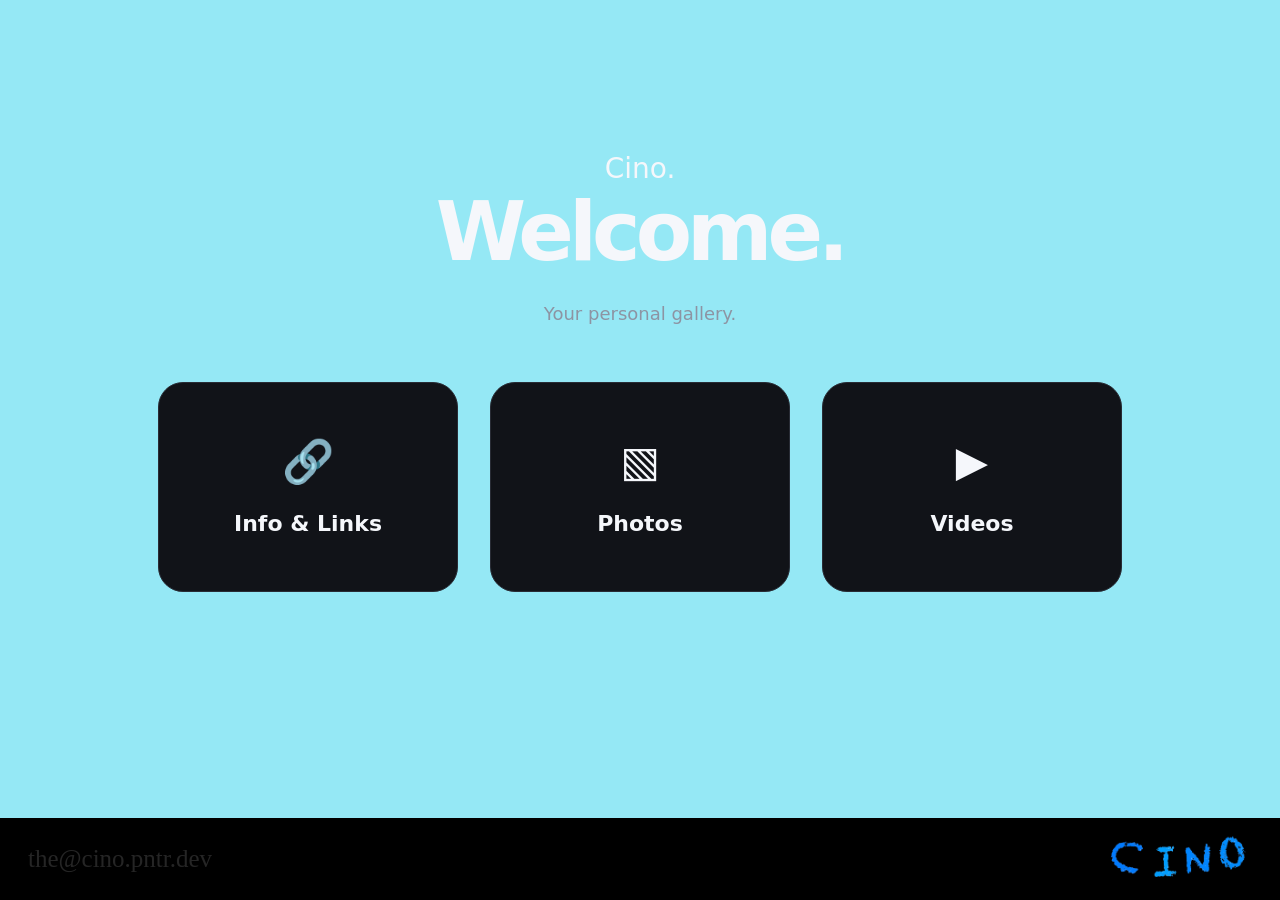
==== home/index.html @ 5b0b3534 "Change background color of index.html" ====
<!DOCTYPE html>
<html lang="en">

<head>
<meta charset="UTF-8">
<meta name="viewport" content="width=device-width, initial-scale=1.0">

<title>Cino. — Home</title>

<style>

* {
    box-sizing: border-box;
}

html,
body {
    margin: 0;
    width: 100%;
    min-height: 100%;
    background: #95e8f5;
}

body {
    min-height: 100vh;

    color: #f5f7fb;

    font-family:
        system-ui,
        -apple-system,
        BlinkMacSystemFont,
        "Segoe UI",
        sans-serif;

    display: flex;
    flex-direction: column;

    overflow-x: hidden;
}


/* =========================
   MAIN
========================= */

main {
    flex: 1;

    display: flex;
    flex-direction: column;

    align-items: center;

    padding-top: 155px;
    padding-bottom: 110px;
}


/* =========================
   HERO
========================= */

.hero {
    text-align: center;
}

.brand {
    font-size: 28px;
    font-weight: 400;

    line-height: 1;

    margin-bottom: 10px;
}

.hero h1 {
    margin: 0;

    font-size: clamp(60px, 7vw, 82px);

    line-height: 0.95;

    letter-spacing: -5px;

    font-weight: 800;
}

.hero p {
    margin: 32px 0 0;

    color: #8d94a3;

    font-size: 18px;
}


/* =========================
   CHOICES
========================= */

.choices {
    display: flex;

    justify-content: center;

    gap: 32px;

    width: 100%;

    margin-top: 58px;

    padding: 0 30px;
}

.choice {
    width: 300px;
    height: 210px;

    display: flex;

    flex-direction: column;

    align-items: center;
    justify-content: center;

    gap: 25px;

    background: #111318;

    border: 1px solid #292c35;

    border-radius: 25px;

    color: #f5f7fb;

    text-decoration: none;

    transition:
        transform 0.2s ease,
        background 0.2s ease,
        border-color 0.2s ease;
}

.choice:hover {
    transform: translateY(-5px);

    background: #171922;

    border-color: #3a3e4a;
}


/* =========================
   ICONS
========================= */

.icon {
    display: flex;

    align-items: center;
    justify-content: center;

    height: 48px;

    font-size: 42px;

    line-height: 1;
}

.choice-name {
    font-size: 22px;

    font-weight: 700;
}


/* =========================
   FIXED FOOTER
========================= */

footer {
    position: fixed;

    left: 0;
    bottom: 0;

    width: 100%;
    height: 82px;

    display: flex;

    align-items: center;
    justify-content: space-between;

    padding: 0 28px;

    background: #000;

    z-index: 100;
}

.email {
    color: #252525;

    font-family:
        Georgia,
        "Times New Roman",
        serif;

    font-size: 25px;

    user-select: none;
}


/* =========================
   LOGO IMAGE
========================= */

.cino-logo {
    width: 150px;
    height: auto;

    object-fit: contain;

    user-select: none;

    display: block;
}


/* =========================
   TABLET / MOBILE
========================= */

@media (max-width: 950px) {

    main {
        padding-top: 100px;
        padding-bottom: 100px;
    }

    .choices {
        flex-direction: column;

        align-items: center;

        gap: 18px;
    }

    .choice {
        width: min(500px, 100%);
        height: 150px;
    }

    footer {
        height: 70px;

        padding: 0 18px;
    }

    .email {
        font-size: 17px;
    }

    .cino-logo {
        width: 120px;
    }
}


/* =========================
   SMALL PHONES
========================= */

@media (max-width: 500px) {

    main {
        padding-top: 75px;
        padding-bottom: 90px;
    }

    .hero h1 {
        font-size: 58px;

        letter-spacing: -4px;
    }

    .brand {
        font-size: 24px;
    }

    .hero p {
        margin-top: 24px;

        font-size: 16px;
    }

    .choices {
        margin-top: 45px;

        padding: 0 18px;
    }

    .choice {
        height: 130px;

        border-radius: 20px;

        gap: 15px;
    }

    .icon {
        font-size: 36px;
    }

    .choice-name {
        font-size: 19px;
    }

    footer {
        height: 65px;

        padding: 0 14px;
    }

    .email {
        font-size: 14px;
    }

    .cino-logo {
        width: 100px;
    }
}

</style>
</head>


<body>

<main>

    <section class="hero">

        <div class="brand">
            Cino.
        </div>

        <h1>
            Welcome.
        </h1>

        <p>
            Your personal gallery.
        </p>

    </section>


    <section class="choices">

        <a
            class="choice"
            href="../gallery/info-copyandpaste/"
        >
            <span class="icon">🔗</span>

            <span class="choice-name">
                Info &amp; Links
            </span>
        </a>


        <a
            class="choice"
            href="../gallery/photos/"
        >
            <span class="icon">▧</span>

            <span class="choice-name">
                Photos
            </span>
        </a>


        <a
            class="choice"
            href="../gallery/videos/"
        >
            <span class="icon">▶</span>

            <span class="choice-name">
                Videos
            </span>
        </a>

    </section>

</main>


<footer>

    <div class="email">
        the@cino.pntr.dev
    </div>

    <img
        class="cino-logo"
        src="../Assets/cino-logo.png"
        alt="Cino"
    >

</footer>


</body>
</html>
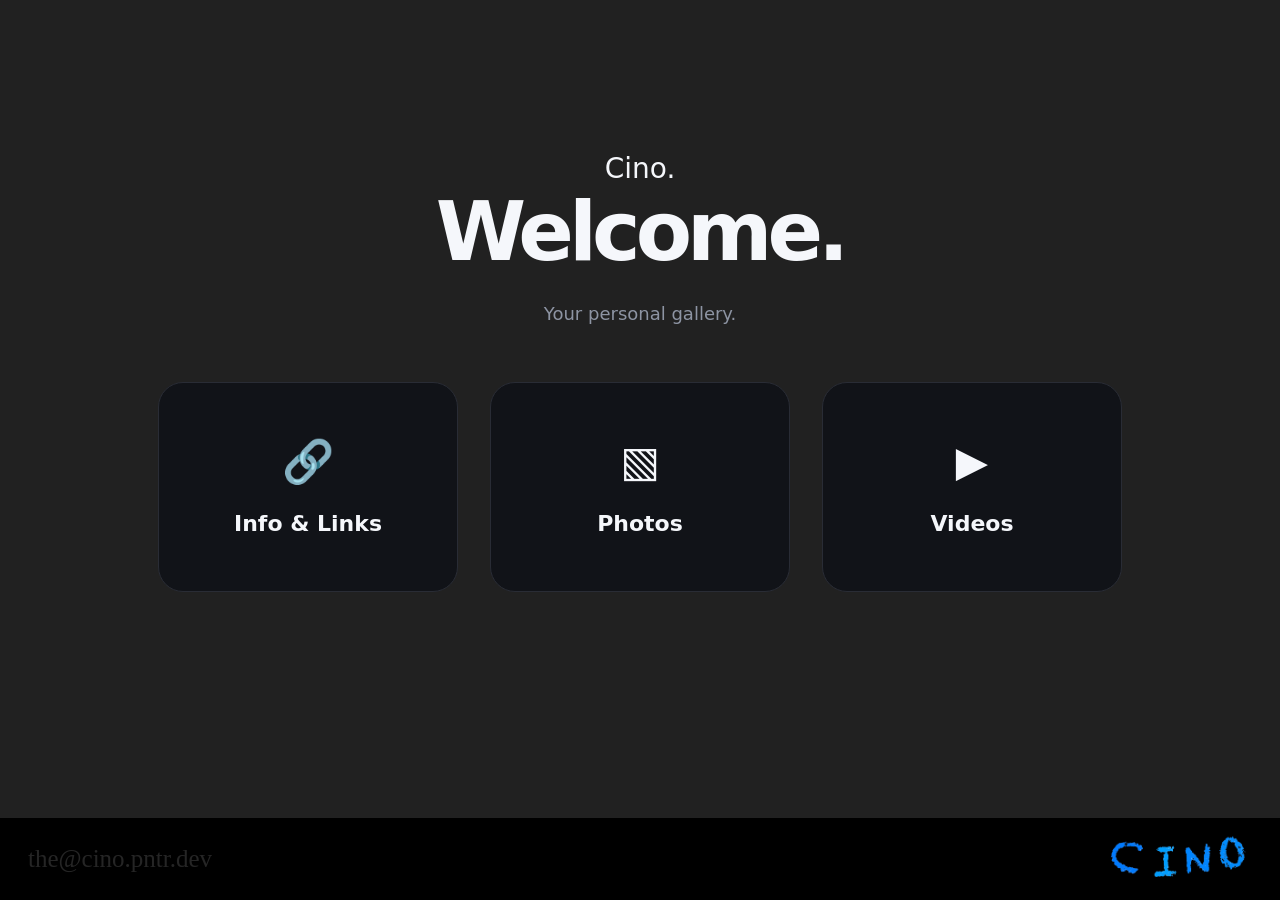
==== commit 917ce0c2: "Change background color from light to dark" ====
--- a/home/index.html
+++ b/home/index.html
@@ -18,7 +18,7 @@
     margin: 0;
     width: 100%;
     min-height: 100%;
-    background: #95e8f5;
+    background: #212121;
 }
 
 body {
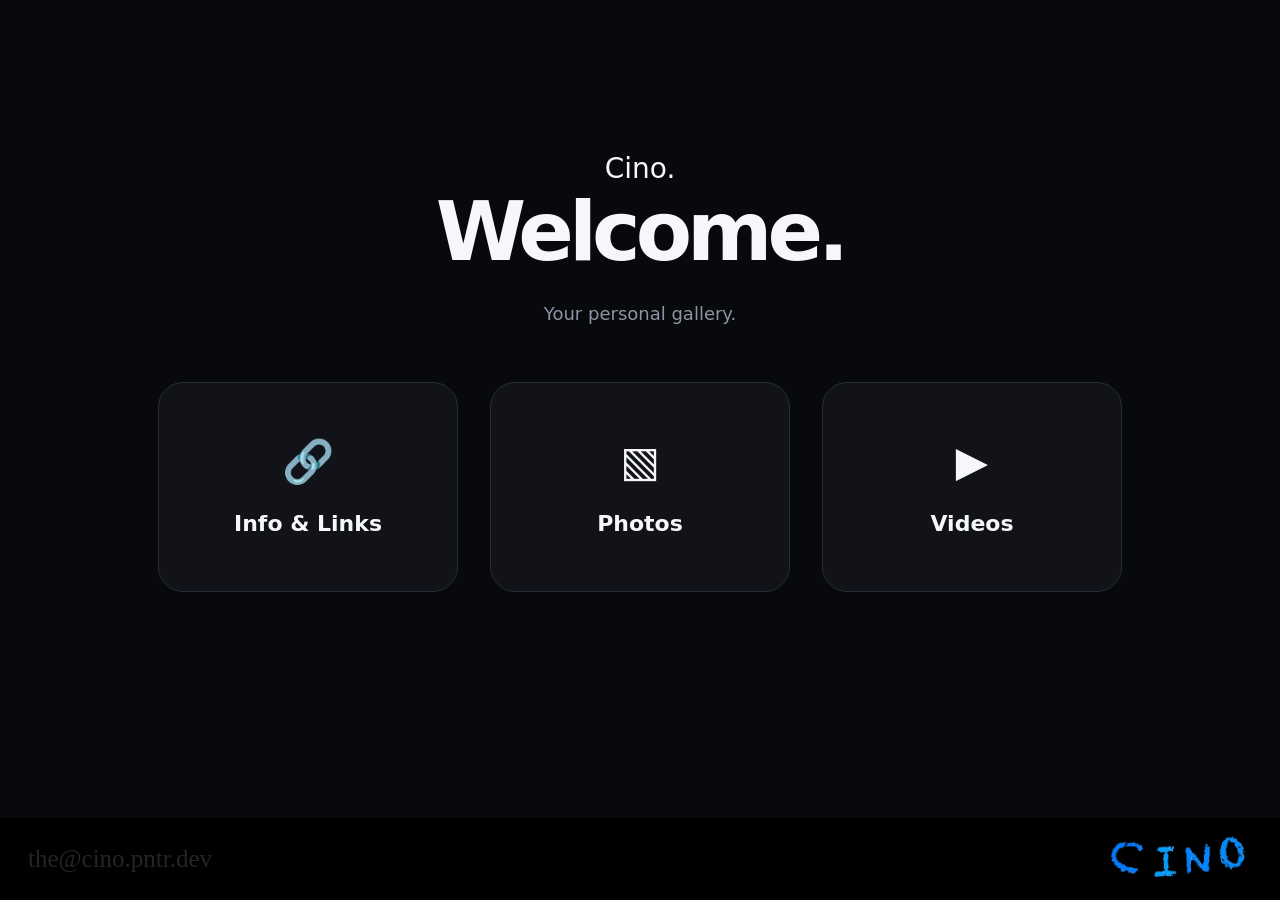
==== commit 3170070a: "Change background color of body to #08090c" ====
--- a/home/index.html
+++ b/home/index.html
@@ -18,7 +18,7 @@
     margin: 0;
     width: 100%;
     min-height: 100%;
-    background: #212121;
+    background: #08090c;
 }
 
 body {
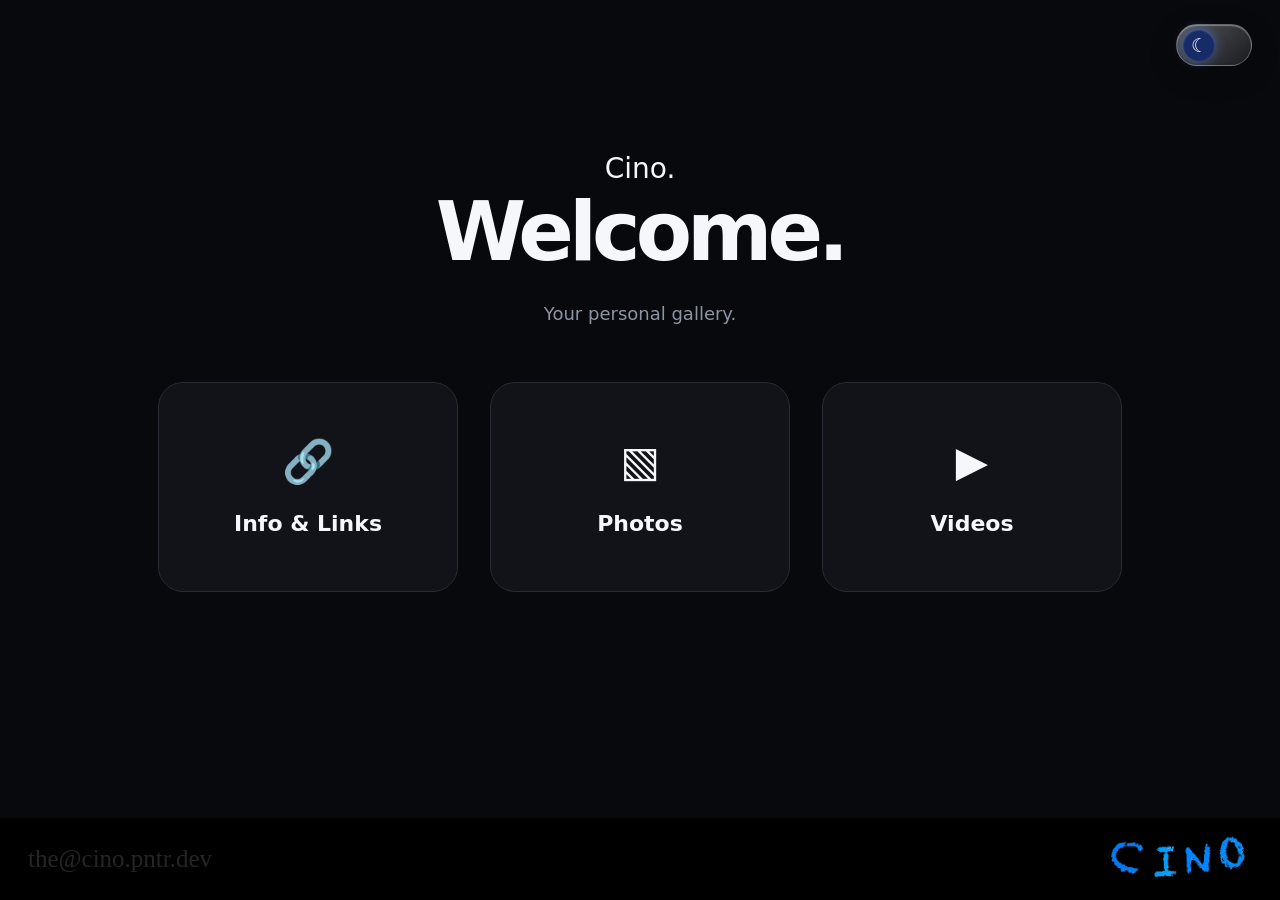
==== commit 3d48bc31: "Implement theme switcher with CSS variable support Refactor CSS variables for dark and light themes," ====
--- a/home/index.html
+++ b/home/index.html
@@ -11,6 +11,14 @@
 
 * {
     box-sizing: border-box;
+}
+
+:root {
+    --bg: #08090c;
+    --text: #f5f7fb;
+    --muted: #8d94a3;
+    --card: #111318;
+    --border: #292c35;
 }
 
 html,
@@ -18,13 +26,14 @@
     margin: 0;
     width: 100%;
     min-height: 100%;
-    background: #08090c;
+
+    background: var(--bg);
 }
 
 body {
     min-height: 100vh;
 
-    color: #f5f7fb;
+    color: var(--text);
 
     font-family:
         system-ui,
@@ -37,6 +46,146 @@
     flex-direction: column;
 
     overflow-x: hidden;
+
+    transition:
+        background 0.45s ease,
+        color 0.45s ease;
+}
+
+
+/* =========================
+   LIGHT MODE
+========================= */
+
+body.light {
+    --bg: #f1f2f5;
+    --text: #111216;
+    --muted: #686d78;
+    --card: rgba(255, 255, 255, 0.62);
+    --border: rgba(0, 0, 0, 0.12);
+}
+
+
+/* =========================
+   LIQUID GLASS THEME SWITCH
+========================= */
+
+.theme-toggle {
+    position: fixed;
+
+    top: 24px;
+    right: 28px;
+
+    width: 76px;
+    height: 42px;
+
+    padding: 0;
+
+    border: 1px solid rgba(255, 255, 255, 0.28);
+    border-radius: 999px;
+
+    background:
+        linear-gradient(
+            135deg,
+            rgba(255,255,255,0.32),
+            rgba(255,255,255,0.08)
+        );
+
+    backdrop-filter: blur(22px) saturate(180%);
+    -webkit-backdrop-filter: blur(22px) saturate(180%);
+
+    box-shadow:
+        inset 0 1px 1px rgba(255,255,255,0.35),
+        inset 0 -1px 2px rgba(0,0,0,0.12),
+        0 8px 30px rgba(0,0,0,0.18);
+
+    cursor: pointer;
+
+    display: flex;
+    align-items: center;
+    justify-content: center;
+
+    z-index: 9999;
+
+    transition:
+        transform 0.25s ease,
+        background 0.35s ease,
+        box-shadow 0.35s ease;
+}
+
+.theme-toggle:hover {
+    transform: scale(1.06);
+}
+
+.theme-toggle:active {
+    transform: scale(0.94);
+}
+
+.theme-icon {
+    width: 32px;
+    height: 32px;
+
+    display: flex;
+    align-items: center;
+    justify-content: center;
+
+    border-radius: 50%;
+
+    font-size: 19px;
+
+    background: rgba(255,255,255,0.72);
+
+    color: #111;
+
+    box-shadow:
+        0 2px 10px rgba(0,0,0,0.15),
+        inset 0 1px 2px rgba(255,255,255,0.8);
+
+    transition:
+        transform 0.4s ease,
+        background 0.35s ease,
+        color 0.35s ease;
+}
+
+
+/* DARK MODE */
+
+body:not(.light) .theme-icon {
+    transform: translateX(-15px);
+
+    background: #172b68;
+
+    color: white;
+
+    box-shadow:
+        0 0 12px rgba(80,130,255,0.45),
+        inset 0 1px 2px rgba(255,255,255,0.3);
+}
+
+
+/* LIGHT MODE */
+
+body.light .theme-toggle {
+    background:
+        linear-gradient(
+            135deg,
+            rgba(255,255,255,0.75),
+            rgba(255,255,255,0.35)
+        );
+
+    border-color: rgba(255,255,255,0.75);
+
+    box-shadow:
+        inset 0 1px 2px rgba(255,255,255,0.9),
+        0 8px 30px rgba(0,0,0,0.12);
+}
+
+body.light .theme-icon {
+    transform: translateX(15px);
+
+    background: white;
+
+    color: #f2a900;
 }
 
 
@@ -89,7 +238,7 @@
 .hero p {
     margin: 32px 0 0;
 
-    color: #8d94a3;
+    color: var(--muted);
 
     font-size: 18px;
 }
@@ -126,15 +275,18 @@
 
     gap: 25px;
 
-    background: #111318;
-
-    border: 1px solid #292c35;
+    background: var(--card);
+
+    border: 1px solid var(--border);
 
     border-radius: 25px;
 
-    color: #f5f7fb;
+    color: var(--text);
 
     text-decoration: none;
+
+    backdrop-filter: blur(18px);
+    -webkit-backdrop-filter: blur(18px);
 
     transition:
         transform 0.2s ease,
@@ -145,7 +297,7 @@
 .choice:hover {
     transform: translateY(-5px);
 
-    background: #171922;
+    background: rgba(255,255,255,0.08);
 
     border-color: #3a3e4a;
 }
@@ -215,7 +367,7 @@
 
 
 /* =========================
-   LOGO IMAGE
+   LOGO
 ========================= */
 
 .cino-logo {
@@ -281,6 +433,21 @@
         padding-bottom: 90px;
     }
 
+    .theme-toggle {
+        top: 16px;
+        right: 16px;
+
+        width: 68px;
+        height: 38px;
+    }
+
+    .theme-icon {
+        width: 29px;
+        height: 29px;
+
+        font-size: 17px;
+    }
+
     .hero h1 {
         font-size: 58px;
 
@@ -339,6 +506,27 @@
 
 
 <body>
+
+
+<!-- =========================
+     THEME SWITCH
+========================= -->
+
+<button
+    id="themeToggle"
+    class="theme-toggle"
+    aria-label="Toggle light and dark mode"
+>
+    <span
+        class="theme-icon"
+        id="themeIcon"
+    >☾</span>
+</button>
+
+
+<!-- =========================
+     MAIN
+========================= -->
 
 <main>
 
@@ -360,16 +548,21 @@
 
 
     <section class="choices">
+
 
         <a
             class="choice"
             href="../gallery/info-copyandpaste/"
         >
-            <span class="icon">🔗</span>
+
+            <span class="icon">
+                🔗
+            </span>
 
             <span class="choice-name">
                 Info &amp; Links
             </span>
+
         </a>
 
 
@@ -377,11 +570,15 @@
             class="choice"
             href="../gallery/photos/"
         >
-            <span class="icon">▧</span>
+
+            <span class="icon">
+                ▧
+            </span>
 
             <span class="choice-name">
                 Photos
             </span>
+
         </a>
 
 
@@ -389,17 +586,26 @@
             class="choice"
             href="../gallery/videos/"
         >
-            <span class="icon">▶</span>
+
+            <span class="icon">
+                ▶
+            </span>
 
             <span class="choice-name">
                 Videos
             </span>
+
         </a>
 
+
     </section>
 
 </main>
 
+
+<!-- =========================
+     FOOTER
+========================= -->
 
 <footer>
 
@@ -416,5 +622,61 @@
 </footer>
 
 
+<!-- =========================
+     THEME JAVASCRIPT
+========================= -->
+
+<script>
+
+const toggle =
+    document.getElementById("themeToggle");
+
+const icon =
+    document.getElementById("themeIcon");
+
+
+/* Load saved theme */
+
+const savedTheme =
+    localStorage.getItem("cinoTheme");
+
+
+if (savedTheme === "light") {
+
+    document.body.classList.add("light");
+
+    icon.textContent = "☀";
+
+} else {
+
+    icon.textContent = "☾";
+
+}
+
+
+/* Toggle theme */
+
+toggle.addEventListener("click", () => {
+
+    document.body.classList.toggle("light");
+
+    const isLight =
+        document.body.classList.contains("light");
+
+
+    localStorage.setItem(
+        "cinoTheme",
+        isLight ? "light" : "dark"
+    );
+
+
+    icon.textContent =
+        isLight ? "☀" : "☾";
+
+});
+
+</script>
+
+
 </body>
 </html>
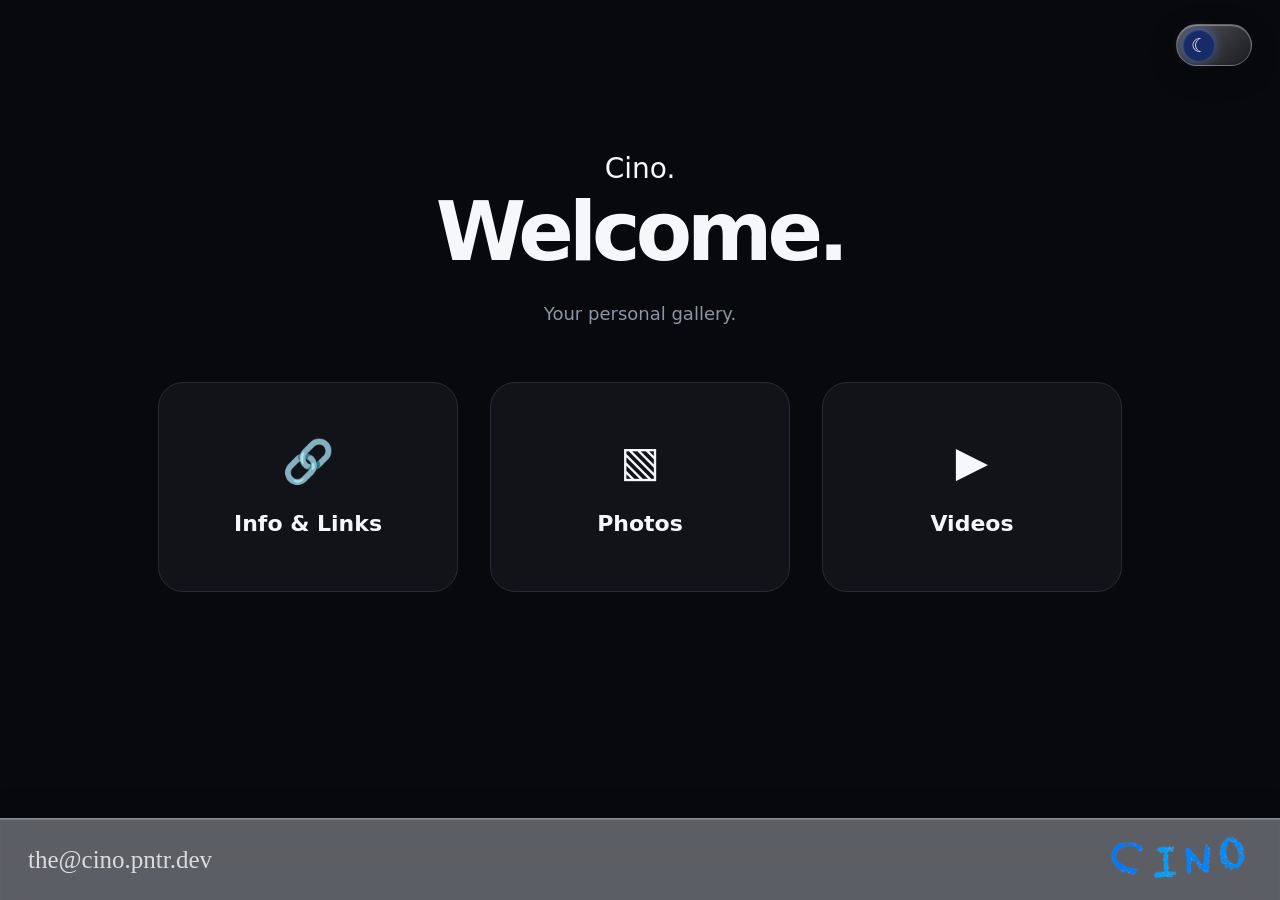
==== commit 93f26428: "Refactor HTML and CSS for theme switcher and layout" ====
--- a/home/index.html
+++ b/home/index.html
@@ -2,12 +2,17 @@
 <html lang="en">
 
 <head>
+
 <meta charset="UTF-8">
 <meta name="viewport" content="width=device-width, initial-scale=1.0">
 
 <title>Cino. — Home</title>
 
 <style>
+
+/* =========================
+   BASIC
+========================= */
 
 * {
     box-sizing: border-box;
@@ -71,6 +76,7 @@
 ========================= */
 
 .theme-toggle {
+
     position: fixed;
 
     top: 24px;
@@ -82,6 +88,7 @@
     padding: 0;
 
     border: 1px solid rgba(255, 255, 255, 0.28);
+
     border-radius: 999px;
 
     background:
@@ -121,7 +128,9 @@
     transform: scale(0.94);
 }
 
+
 .theme-icon {
+
     width: 32px;
     height: 32px;
 
@@ -151,6 +160,7 @@
 /* DARK MODE */
 
 body:not(.light) .theme-icon {
+
     transform: translateX(-15px);
 
     background: #172b68;
@@ -166,6 +176,7 @@
 /* LIGHT MODE */
 
 body.light .theme-toggle {
+
     background:
         linear-gradient(
             135deg,
@@ -181,6 +192,7 @@
 }
 
 body.light .theme-icon {
+
     transform: translateX(15px);
 
     background: white;
@@ -194,6 +206,7 @@
 ========================= */
 
 main {
+
     flex: 1;
 
     display: flex;
@@ -215,6 +228,7 @@
 }
 
 .brand {
+
     font-size: 28px;
     font-weight: 400;
 
@@ -224,6 +238,7 @@
 }
 
 .hero h1 {
+
     margin: 0;
 
     font-size: clamp(60px, 7vw, 82px);
@@ -236,6 +251,7 @@
 }
 
 .hero p {
+
     margin: 32px 0 0;
 
     color: var(--muted);
@@ -245,10 +261,11 @@
 
 
 /* =========================
-   CHOICES
+   CHOICE CARDS
 ========================= */
 
 .choices {
+
     display: flex;
 
     justify-content: center;
@@ -262,7 +279,9 @@
     padding: 0 30px;
 }
 
+
 .choice {
+
     width: 300px;
     height: 210px;
 
@@ -294,7 +313,9 @@
         border-color 0.2s ease;
 }
 
+
 .choice:hover {
+
     transform: translateY(-5px);
 
     background: rgba(255,255,255,0.08);
@@ -308,6 +329,7 @@
 ========================= */
 
 .icon {
+
     display: flex;
 
     align-items: center;
@@ -320,7 +342,9 @@
     line-height: 1;
 }
 
+
 .choice-name {
+
     font-size: 22px;
 
     font-weight: 700;
@@ -328,16 +352,18 @@
 
 
 /* =========================
-   FIXED FOOTER
+   FOOTER / GLASS BAR
 ========================= */
 
 footer {
+
     position: fixed;
 
     left: 0;
     bottom: 0;
 
     width: 100%;
+
     height: 82px;
 
     display: flex;
@@ -347,13 +373,40 @@
 
     padding: 0 28px;
 
-    background: #000;
+    /* Soft gray glass */
+
+    background:
+        rgba(125, 128, 135, 0.72);
+
+    border-top:
+        1px solid rgba(255, 255, 255, 0.28);
+
+    backdrop-filter:
+        blur(20px) saturate(140%);
+
+    -webkit-backdrop-filter:
+        blur(20px) saturate(140%);
+
+    box-shadow:
+        0 -8px 30px rgba(0, 0, 0, 0.08),
+        inset 0 1px 1px rgba(255, 255, 255, 0.18);
 
     z-index: 100;
-}
+
+    transition:
+        background 0.45s ease,
+        border-color 0.45s ease,
+        box-shadow 0.45s ease;
+}
+
+
+/* =========================
+   EMAIL
+========================= */
 
 .email {
-    color: #252525;
+
+    color: rgba(255, 255, 255, 0.78);
 
     font-family:
         Georgia,
@@ -363,15 +416,20 @@
     font-size: 25px;
 
     user-select: none;
-}
-
-
-/* =========================
-   LOGO
+
+    transition:
+        color 0.45s ease;
+}
+
+
+/* =========================
+   CINO LOGO
 ========================= */
 
 .cino-logo {
+
     width: 150px;
+
     height: auto;
 
     object-fit: contain;
@@ -383,17 +441,45 @@
 
 
 /* =========================
-   TABLET / MOBILE
+   LIGHT MODE FOOTER
+========================= */
+
+body.light footer {
+
+    background:
+        rgba(155, 158, 165, 0.68);
+
+    border-top-color:
+        rgba(255, 255, 255, 0.45);
+
+    box-shadow:
+        0 -8px 30px rgba(0, 0, 0, 0.08),
+        inset 0 1px 1px rgba(255, 255, 255, 0.3);
+}
+
+
+body.light .email {
+
+    color:
+        rgba(20, 21, 24, 0.65);
+}
+
+
+/* =========================
+   TABLET
 ========================= */
 
 @media (max-width: 950px) {
 
     main {
+
         padding-top: 100px;
         padding-bottom: 100px;
     }
 
+
     .choices {
+
         flex-direction: column;
 
         align-items: center;
@@ -401,22 +487,31 @@
         gap: 18px;
     }
 
+
     .choice {
+
         width: min(500px, 100%);
+
         height: 150px;
     }
 
+
     footer {
+
         height: 70px;
 
         padding: 0 18px;
     }
 
+
     .email {
+
         font-size: 17px;
     }
 
+
     .cino-logo {
+
         width: 120px;
     }
 }
@@ -429,11 +524,14 @@
 @media (max-width: 500px) {
 
     main {
+
         padding-top: 75px;
         padding-bottom: 90px;
     }
 
+
     .theme-toggle {
+
         top: 16px;
         right: 16px;
 
@@ -441,36 +539,48 @@
         height: 38px;
     }
 
+
     .theme-icon {
+
         width: 29px;
         height: 29px;
 
         font-size: 17px;
     }
 
+
     .hero h1 {
+
         font-size: 58px;
 
         letter-spacing: -4px;
     }
 
+
     .brand {
+
         font-size: 24px;
     }
 
+
     .hero p {
+
         margin-top: 24px;
 
         font-size: 16px;
     }
 
+
     .choices {
+
         margin-top: 45px;
 
         padding: 0 18px;
     }
 
+
     .choice {
+
         height: 130px;
 
         border-radius: 20px;
@@ -478,30 +588,42 @@
         gap: 15px;
     }
 
+
     .icon {
+
         font-size: 36px;
     }
 
+
     .choice-name {
+
         font-size: 19px;
     }
 
+
     footer {
+
         height: 65px;
 
         padding: 0 14px;
     }
 
+
     .email {
+
         font-size: 14px;
     }
 
+
     .cino-logo {
+
         width: 100px;
     }
+
 }
 
 </style>
+
 </head>
 
 
@@ -509,7 +631,7 @@
 
 
 <!-- =========================
-     THEME SWITCH
+     LIGHT / DARK SWITCH
 ========================= -->
 
 <button
@@ -517,10 +639,12 @@
     class="theme-toggle"
     aria-label="Toggle light and dark mode"
 >
+
     <span
         class="theme-icon"
         id="themeIcon"
     >☾</span>
+
 </button>
 
 
@@ -530,22 +654,31 @@
 
 <main>
 
+
     <section class="hero">
+
 
         <div class="brand">
             Cino.
         </div>
 
+
         <h1>
             Welcome.
         </h1>
 
+
         <p>
             Your personal gallery.
         </p>
 
+
     </section>
 
+
+    <!-- =========================
+         THREE CARDS
+    ========================= -->
 
     <section class="choices">
 
@@ -600,6 +733,7 @@
 
     </section>
 
+
 </main>
 
 
@@ -609,9 +743,11 @@
 
 <footer>
 
+
     <div class="email">
         the@cino.pntr.dev
     </div>
+
 
     <img
         class="cino-logo"
@@ -619,23 +755,28 @@
         alt="Cino"
     >
 
+
 </footer>
 
 
 <!-- =========================
-     THEME JAVASCRIPT
+     LIGHT / DARK JAVASCRIPT
 ========================= -->
 
 <script>
+
 
 const toggle =
     document.getElementById("themeToggle");
 
+
 const icon =
     document.getElementById("themeIcon");
 
 
-/* Load saved theme */
+/* =========================
+   LOAD SAVED THEME
+========================= */
 
 const savedTheme =
     localStorage.getItem("cinoTheme");
@@ -654,11 +795,15 @@
 }
 
 
-/* Toggle theme */
+/* =========================
+   TOGGLE THEME
+========================= */
 
 toggle.addEventListener("click", () => {
 
+
     document.body.classList.toggle("light");
+
 
     const isLight =
         document.body.classList.contains("light");
@@ -673,10 +818,13 @@
     icon.textContent =
         isLight ? "☀" : "☾";
 
+
 });
 
+
 </script>
 
 
 </body>
+
 </html>
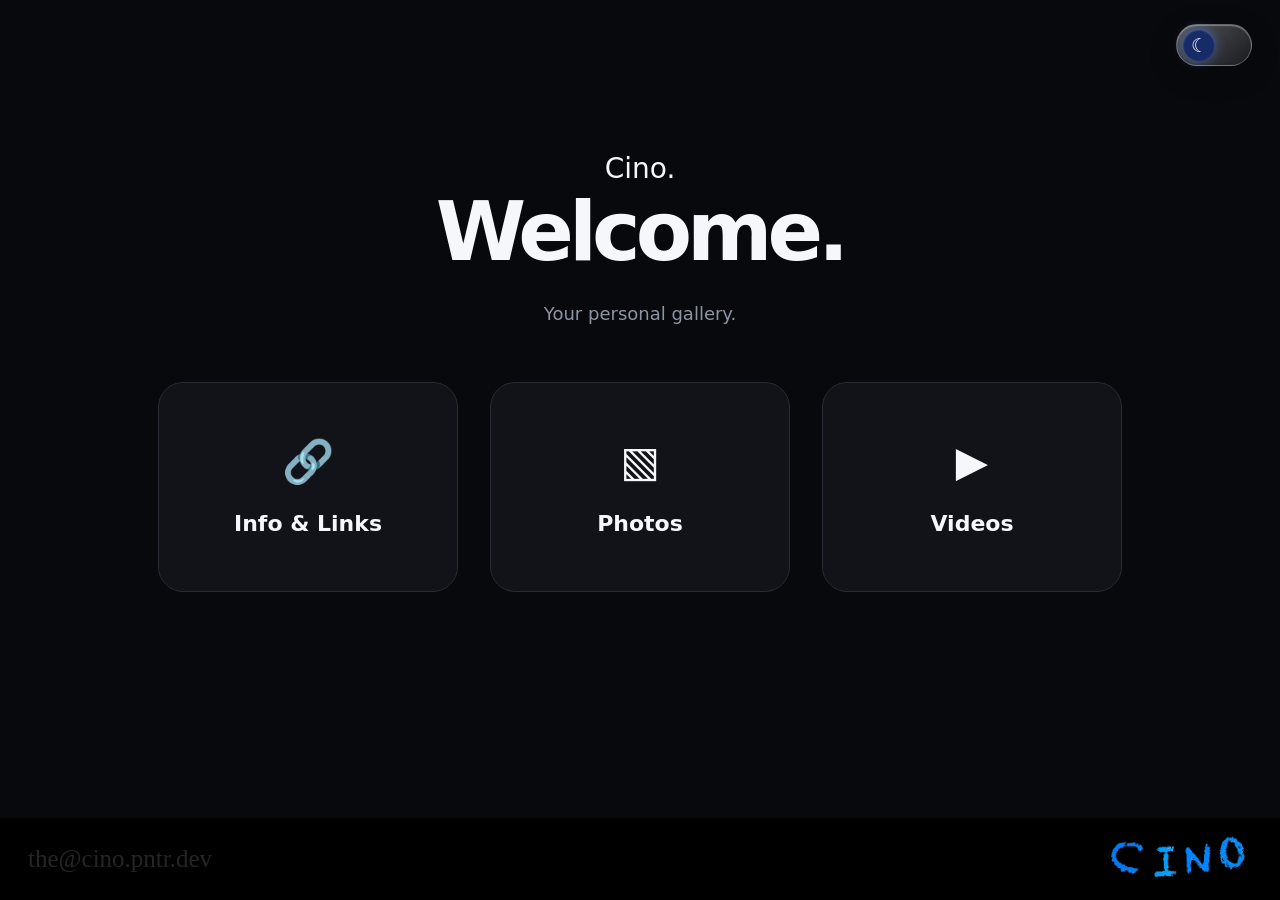
==== commit 2e07ab87: "Refactor footer styles for light and dark themes Updated footer styles for light and dark modes, inc" ====
--- a/home/index.html
+++ b/home/index.html
@@ -352,7 +352,7 @@
 
 
 /* =========================
-   FOOTER / GLASS BAR
+   FOOTER
 ========================= */
 
 footer {
@@ -373,13 +373,12 @@
 
     padding: 0 28px;
 
-    /* Soft gray glass */
-
-    background:
-        rgba(125, 128, 135, 0.72);
+    /* LIGHT MODE DEFAULT */
+
+    background: rgba(155, 158, 165, 0.68);
 
     border-top:
-        1px solid rgba(255, 255, 255, 0.28);
+        1px solid rgba(255, 255, 255, 0.45);
 
     backdrop-filter:
         blur(20px) saturate(140%);
@@ -389,7 +388,7 @@
 
     box-shadow:
         0 -8px 30px rgba(0, 0, 0, 0.08),
-        inset 0 1px 1px rgba(255, 255, 255, 0.18);
+        inset 0 1px 1px rgba(255, 255, 255, 0.3);
 
     z-index: 100;
 
@@ -401,12 +400,29 @@
 
 
 /* =========================
+   DARK MODE FOOTER
+========================= */
+
+body:not(.light) footer {
+
+    background: #000;
+
+    border-top: none;
+
+    backdrop-filter: none;
+    -webkit-backdrop-filter: none;
+
+    box-shadow: none;
+}
+
+
+/* =========================
    EMAIL
 ========================= */
 
 .email {
 
-    color: rgba(255, 255, 255, 0.78);
+    color: rgba(20, 21, 24, 0.65);
 
     font-family:
         Georgia,
@@ -422,6 +438,14 @@
 }
 
 
+/* DARK MODE EMAIL */
+
+body:not(.light) .email {
+
+    color: #252525;
+}
+
+
 /* =========================
    CINO LOGO
 ========================= */
@@ -437,31 +461,6 @@
     user-select: none;
 
     display: block;
-}
-
-
-/* =========================
-   LIGHT MODE FOOTER
-========================= */
-
-body.light footer {
-
-    background:
-        rgba(155, 158, 165, 0.68);
-
-    border-top-color:
-        rgba(255, 255, 255, 0.45);
-
-    box-shadow:
-        0 -8px 30px rgba(0, 0, 0, 0.08),
-        inset 0 1px 1px rgba(255, 255, 255, 0.3);
-}
-
-
-body.light .email {
-
-    color:
-        rgba(20, 21, 24, 0.65);
 }
 
 
@@ -631,7 +630,7 @@
 
 
 <!-- =========================
-     LIGHT / DARK SWITCH
+     THEME SWITCH
 ========================= -->
 
 <button
@@ -677,7 +676,7 @@
 
 
     <!-- =========================
-         THREE CARDS
+         CARDS
     ========================= -->
 
     <section class="choices">
@@ -760,7 +759,7 @@
 
 
 <!-- =========================
-     LIGHT / DARK JAVASCRIPT
+     JAVASCRIPT
 ========================= -->
 
 <script>
@@ -774,9 +773,7 @@
     document.getElementById("themeIcon");
 
 
-/* =========================
-   LOAD SAVED THEME
-========================= */
+/* Load saved theme */
 
 const savedTheme =
     localStorage.getItem("cinoTheme");
@@ -795,15 +792,11 @@
 }
 
 
-/* =========================
-   TOGGLE THEME
-========================= */
+/* Toggle theme */
 
 toggle.addEventListener("click", () => {
 
-
     document.body.classList.toggle("light");
-
 
     const isLight =
         document.body.classList.contains("light");
@@ -818,7 +811,6 @@
     icon.textContent =
         isLight ? "☀" : "☾";
 
-
 });
 
 
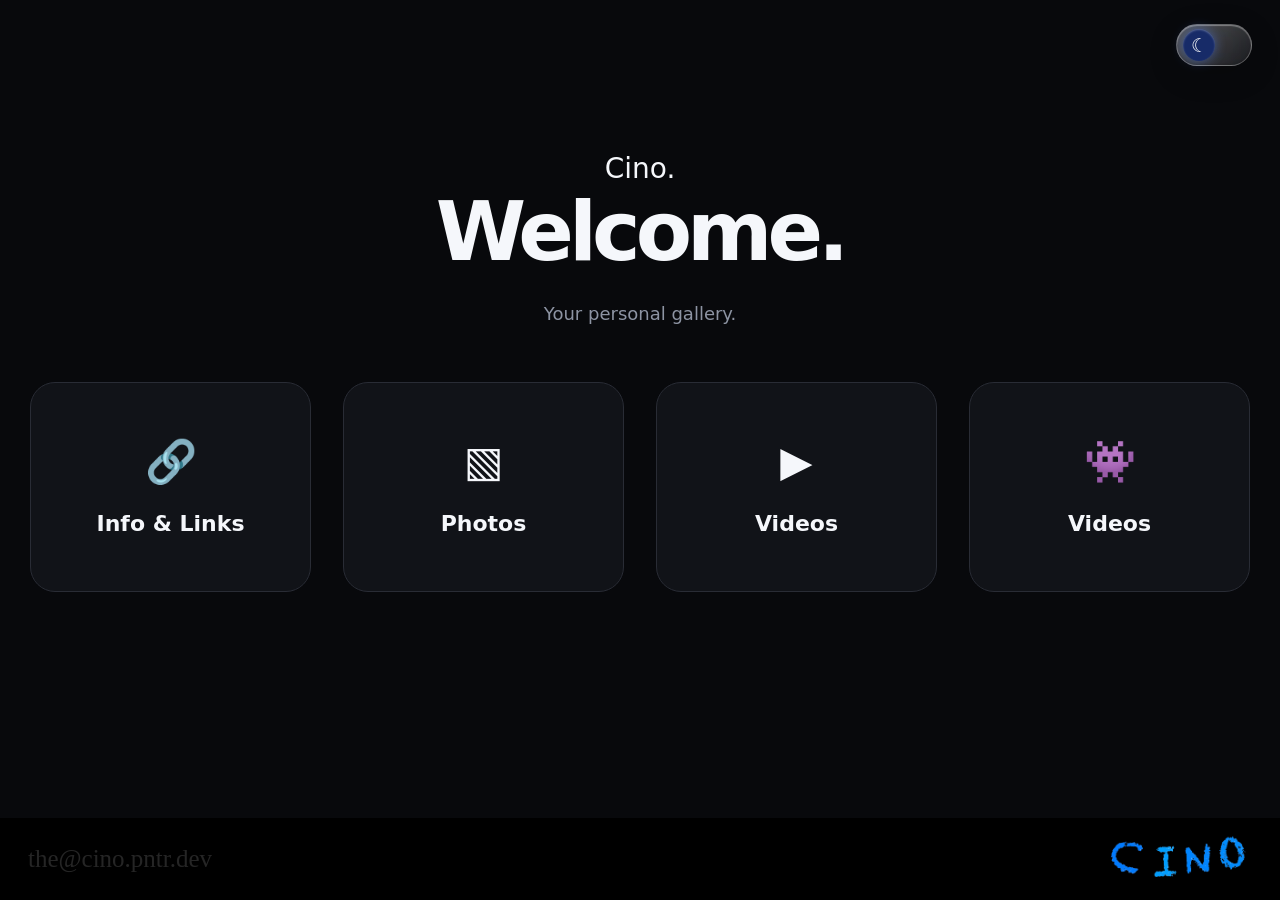
==== commit d6feefc5: "Add link to Voxel Sandbox in index.html" ====
--- a/home/index.html
+++ b/home/index.html
@@ -728,6 +728,20 @@
             </span>
 
         </a>
+<a
+            class="choice"
+            href="../Games/Voxel-Sandbox/"
+        >
+
+            <span class="icon">
+                👾
+            </span>
+
+            <span class="choice-name">
+                Videos
+            </span>
+
+        </a>
 
 
     </section>
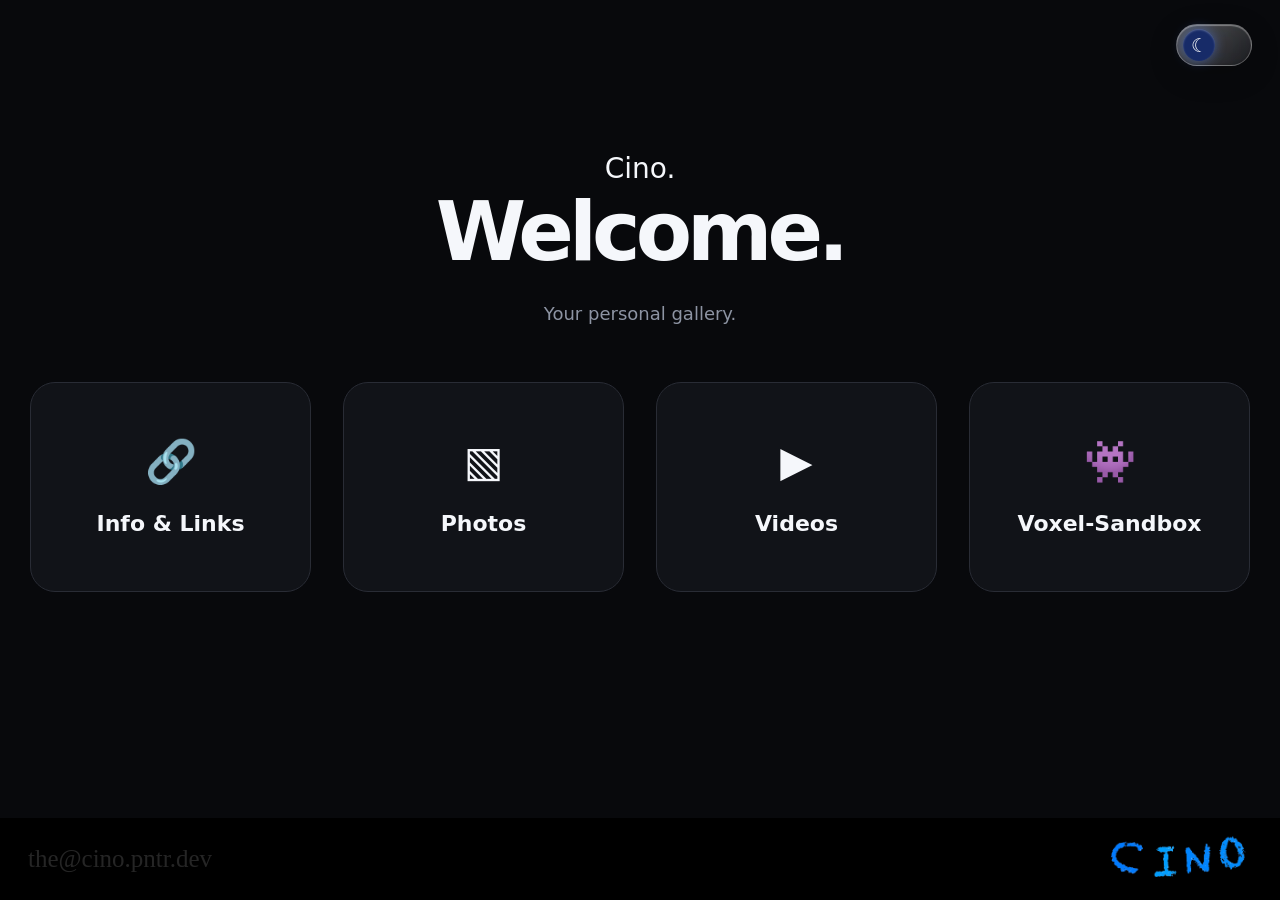
==== commit 586a8cbc: "Update link and text for Voxel-Sandbox" ====
--- a/home/index.html
+++ b/home/index.html
@@ -730,7 +730,7 @@
         </a>
 <a
             class="choice"
-            href="../Games/Voxel-Sandbox/"
+            href="../gallery/Voxel-Sandbox/"
         >
 
             <span class="icon">
@@ -738,7 +738,7 @@
             </span>
 
             <span class="choice-name">
-                Videos
+                Voxel-Sandbox
             </span>
 
         </a>
